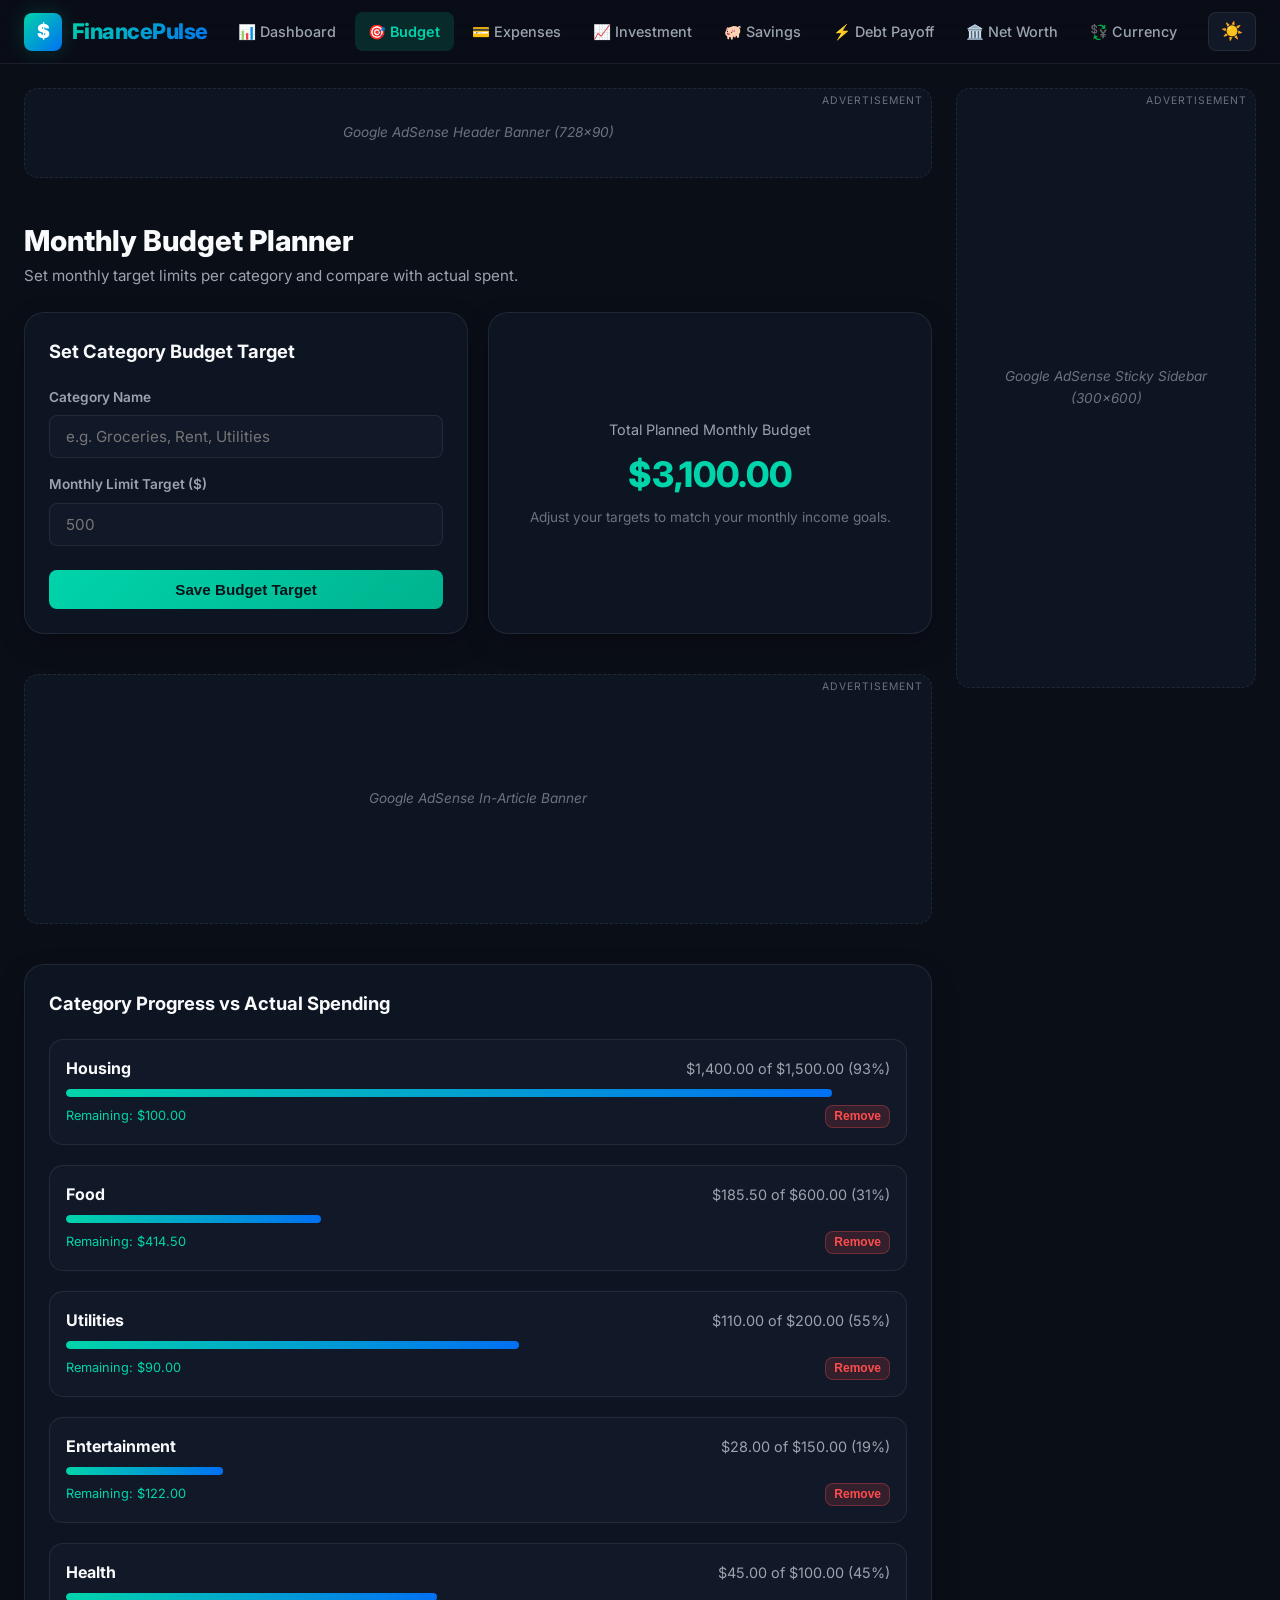
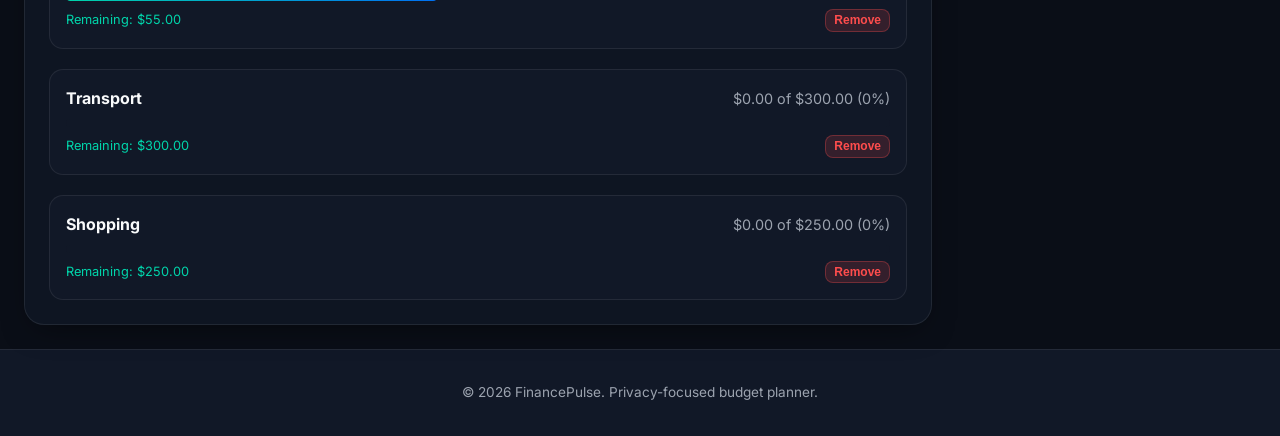
==== budget.html @ c3dd517c "Initial commit: FinancePulse production web app with AdSense integration" ====
<!DOCTYPE html>
<html lang="en" data-theme="dark">
<head>
  <meta charset="UTF-8">
  <meta name="viewport" content="width=device-width, initial-scale=1.0">
  <title>Budget Planner — FinancePulse</title>
  <meta name="description" content="Free monthly budget planner tool. Set spending limits per category, track actual expenses, and stop overspending today.">
  
  <link rel="icon" href="assets/favicon.svg" type="image/svg+xml">
  <link rel="preconnect" href="https://fonts.googleapis.com">
  <link rel="preconnect" href="https://fonts.gstatic.com" crossorigin>
  <link href="https://fonts.googleapis.com/css2?family=Inter:wght@300;400;500;600;700;800&display=swap" rel="stylesheet">
  
  <link rel="stylesheet" href="css/style.css">
</head>
<body>

  <!-- NAVBAR -->
  <nav class="navbar">
    <div class="nav-container">
      <a href="index.html" class="brand">
        <div class="brand-icon">$</div>
        <span>FinancePulse</span>
      </a>
      
      <ul class="nav-links">
        <li><a href="index.html" class="nav-link">📊 Dashboard</a></li>
        <li><a href="budget.html" class="nav-link active">🎯 Budget</a></li>
        <li><a href="expenses.html" class="nav-link">💳 Expenses</a></li>
        <li><a href="investment.html" class="nav-link">📈 Investment</a></li>
        <li><a href="savings.html" class="nav-link">🐖 Savings</a></li>
        <li><a href="debt.html" class="nav-link">⚡ Debt Payoff</a></li>
        <li><a href="networth.html" class="nav-link">🏛️ Net Worth</a></li>
        <li><a href="currency.html" class="nav-link">💱 Currency</a></li>
      </ul>

      <button id="theme-toggle" class="theme-toggle" title="Toggle Light/Dark Theme">☀️</button>
    </div>
  </nav>

  <!-- MAIN WRAPPER -->
  <div class="main-wrapper">
    <main class="content-area">
      
      <div class="ad-slot ad-slot-header">
        <span class="ad-placeholder-text">Google AdSense Header Banner (728x90)</span>
      </div>

      <div>
        <h1 style="font-size: 1.8rem; font-weight: 800;">Monthly Budget Planner</h1>
        <p style="color: var(--text-secondary); font-size: 0.95rem;">Set monthly target limits per category and compare with actual spent.</p>
      </div>

      <div class="grid-2">
        <!-- Add/Edit Category Budget Form -->
        <div class="card">
          <div class="card-header">
            <h2 class="card-title">Set Category Budget Target</h2>
          </div>
          <form id="budget-form">
            <div class="form-group">
              <label class="form-label">Category Name</label>
              <input type="text" id="budget-category" class="form-control" placeholder="e.g. Groceries, Rent, Utilities" required>
            </div>
            <div class="form-group">
              <label class="form-label">Monthly Limit Target ($)</label>
              <input type="number" id="budget-target" class="form-control" placeholder="500" min="1" step="any" required>
            </div>
            <button type="submit" class="btn btn-primary" style="width: 100%; margin-top: 0.5rem;">Save Budget Target</button>
          </form>
        </div>

        <!-- Summary -->
        <div class="card" style="display: flex; flex-direction: column; justify-content: center;">
          <div style="text-align: center;">
            <div style="font-size: 0.9rem; color: var(--text-secondary);">Total Planned Monthly Budget</div>
            <div id="total-planned-budget" style="font-size: 2.2rem; font-weight: 800; color: var(--emerald); margin: 0.3rem 0;">$0.00</div>
            <p style="font-size: 0.85rem; color: var(--text-muted);">Adjust your targets to match your monthly income goals.</p>
          </div>
        </div>
      </div>

      <div class="ad-slot ad-slot-incontent">
        <span class="ad-placeholder-text">Google AdSense In-Article Banner</span>
      </div>

      <!-- BUDGET CATEGORY PROGRESS LIST -->
      <div class="card">
        <div class="card-header">
          <h2 class="card-title">Category Progress vs Actual Spending</h2>
        </div>
        <div id="budget-progress-container" style="display: flex; flex-direction: column; gap: 1.25rem;">
          <!-- Dynamically populated -->
        </div>
      </div>

    </main>

    <aside class="sidebar-area">
      <div class="ad-slot ad-slot-sidebar">
        <span class="ad-placeholder-text">Google AdSense Sticky Sidebar (300x600)</span>
      </div>
    </aside>
  </div>

  <footer class="footer">
    <div class="footer-container">
      <p>© 2026 FinancePulse. Privacy-focused budget planner.</p>
    </div>
  </footer>

  <script src="js/app.js"></script>
  <script>
    document.addEventListener('DOMContentLoaded', () => {
      const form = document.getElementById('budget-form');
      
      function renderBudgets() {
        const budgets = DataManager.get(STORAGE_KEYS.BUDGETS) || {};
        const transactions = DataManager.get(STORAGE_KEYS.TRANSACTIONS) || [];

        // Calculate spending per category
        const spentMap = {};
        transactions.forEach(t => {
          if (t.type === 'expense') {
            spentMap[t.category] = (spentMap[t.category] || 0) + Number(t.amount);
          }
        });

        let totalPlanned = 0;
        const container = document.getElementById('budget-progress-container');
        const entries = Object.entries(budgets);

        if (entries.length === 0) {
          container.innerHTML = '<p style="color: var(--text-muted);">No budget targets set yet.</p>';
          document.getElementById('total-planned-budget').innerText = '$0.00';
          return;
        }

        container.innerHTML = entries.map(([category, target]) => {
          totalPlanned += Number(target);
          const spent = spentMap[category] || 0;
          const pct = Math.min(100, Math.round((spent / target) * 100));
          const isOver = spent > target;

          return `
            <div style="background: var(--bg-secondary); padding: 1rem; border-radius: var(--radius-md); border: 1px solid var(--border-color);">
              <div style="display: flex; justify-content: space-between; align-items: center; margin-bottom: 0.4rem;">
                <span style="font-weight: 700; font-size: 1rem;">${category}</span>
                <span style="font-size: 0.9rem; color: ${isOver ? 'var(--rose)' : 'var(--text-secondary)'};">
                  ${DataManager.formatCurrency(spent)} of ${DataManager.formatCurrency(target)} (${pct}%)
                </span>
              </div>
              <div class="progress-bar">
                <div class="progress-fill" style="width: ${pct}%; background: ${isOver ? 'var(--rose)' : 'linear-gradient(90deg, var(--emerald), var(--blue))'};"></div>
              </div>
              <div style="display: flex; justify-content: space-between; align-items: center; margin-top: 0.4rem; font-size: 0.8rem;">
                <span style="color: ${isOver ? 'var(--rose)' : 'var(--emerald)'};">
                  ${isOver ? 'Over by ' + DataManager.formatCurrency(spent - target) : 'Remaining: ' + DataManager.formatCurrency(target - spent)}
                </span>
                <button onclick="deleteBudget('${category}')" class="btn btn-danger" style="padding: 0.2rem 0.5rem; font-size: 0.75rem;">Remove</button>
              </div>
            </div>
          `;
        }).join('');

        document.getElementById('total-planned-budget').innerText = DataManager.formatCurrency(totalPlanned);
      }

      window.deleteBudget = function(cat) {
        const budgets = DataManager.get(STORAGE_KEYS.BUDGETS) || {};
        delete budgets[cat];
        DataManager.set(STORAGE_KEYS.BUDGETS, budgets);
        renderBudgets();
      };

      form.addEventListener('submit', (e) => {
        e.preventDefault();
        const cat = document.getElementById('budget-category').value.trim();
        const target = parseFloat(document.getElementById('budget-target').value);

        if (cat && target > 0) {
          const budgets = DataManager.get(STORAGE_KEYS.BUDGETS) || {};
          budgets[cat] = target;
          DataManager.set(STORAGE_KEYS.BUDGETS, budgets);
          form.reset();
          renderBudgets();
        }
      });

      renderBudgets();
    });
  </script>
</body>
</html>
---- css/style.css ----
/* ==========================================================================
   FINANCE PULSE — DESIGN SYSTEM & STYLESHEET
   ========================================================================== */

:root {
  --font-family: 'Inter', -apple-system, BlinkMacSystemFont, 'Segoe UI', Roboto, sans-serif;
  
  /* Color Palette - Dark Theme Defaults */
  --bg-primary: #0a0e17;
  --bg-secondary: #111827;
  --bg-card: rgba(17, 24, 39, 0.75);
  --bg-card-hover: rgba(31, 41, 55, 0.85);
  --border-color: rgba(255, 255, 255, 0.08);
  --border-glow: rgba(0, 212, 170, 0.25);
  
  /* Accent Colors */
  --emerald: #00d4aa;
  --emerald-glow: rgba(0, 212, 170, 0.15);
  --blue: #0070f3;
  --purple: #7928ca;
  --gold: #f5a623;
  --rose: #ff4d4d;
  
  /* Text Colors */
  --text-primary: #f9fafb;
  --text-secondary: #9ca3af;
  --text-muted: #6b7280;
  
  /* Spacing */
  --radius-sm: 8px;
  --radius-md: 14px;
  --radius-lg: 20px;
  --shadow-main: 0 10px 30px -10px rgba(0, 0, 0, 0.5);
  --shadow-glow: 0 0 20px rgba(0, 212, 170, 0.2);
  
  /* Transition */
  --transition: all 0.25s cubic-bezier(0.4, 0, 0.2, 1);
}

[data-theme="light"] {
  --bg-primary: #f3f4f6;
  --bg-secondary: #ffffff;
  --bg-card: rgba(255, 255, 255, 0.85);
  --bg-card-hover: #ffffff;
  --border-color: rgba(0, 0, 0, 0.08);
  --border-glow: rgba(0, 112, 243, 0.25);
  --text-primary: #111827;
  --text-secondary: #4b5563;
  --text-muted: #9ca3af;
  --shadow-main: 0 10px 30px -10px rgba(0, 0, 0, 0.08);
}

* {
  box-sizing: border-box;
  margin: 0;
  padding: 0;
}

body {
  font-family: var(--font-family);
  background-color: var(--bg-primary);
  color: var(--text-primary);
  line-height: 1.6;
  min-height: 100vh;
  display: flex;
  flex-direction: column;
  overflow-x: hidden;
}

/* ==========================================================================
   NAVIGATION BAR
   ========================================================================== */
.navbar {
  position: sticky;
  top: 0;
  z-index: 1000;
  background: rgba(10, 14, 23, 0.85);
  backdrop-filter: blur(16px);
  -webkit-backdrop-filter: blur(16px);
  border-bottom: 1px solid var(--border-color);
  padding: 0.75rem 1.5rem;
}

[data-theme="light"] .navbar {
  background: rgba(255, 255, 255, 0.85);
}

.nav-container {
  max-width: 1400px;
  margin: 0 auto;
  display: flex;
  align-items: center;
  justify-content: space-between;
  gap: 1rem;
}

.brand {
  display: flex;
  align-items: center;
  gap: 0.6rem;
  font-size: 1.35rem;
  font-weight: 800;
  color: var(--text-primary);
  text-decoration: none;
  letter-spacing: -0.5px;
}

.brand-icon {
  width: 38px;
  height: 38px;
  border-radius: var(--radius-sm);
  background: linear-gradient(135deg, var(--emerald), var(--blue));
  display: flex;
  align-items: center;
  justify-content: center;
  color: white;
  font-weight: 900;
  font-size: 1.2rem;
  box-shadow: var(--shadow-glow);
}

.brand span {
  background: linear-gradient(135deg, var(--emerald), var(--blue));
  -webkit-background-clip: text;
  -webkit-text-fill-color: transparent;
}

.nav-links {
  display: flex;
  align-items: center;
  gap: 0.3rem;
  list-style: none;
  overflow-x: auto;
  scrollbar-width: none;
}

.nav-links::-webkit-scrollbar {
  display: none;
}

.nav-link {
  display: flex;
  align-items: center;
  gap: 0.4rem;
  padding: 0.5rem 0.85rem;
  color: var(--text-secondary);
  text-decoration: none;
  font-weight: 500;
  font-size: 0.9rem;
  border-radius: var(--radius-sm);
  transition: var(--transition);
  white-space: nowrap;
}

.nav-link:hover, .nav-link.active {
  color: var(--text-primary);
  background: var(--emerald-glow);
}

.nav-link.active {
  color: var(--emerald);
  font-weight: 600;
}

.theme-toggle {
  background: var(--bg-secondary);
  border: 1px solid var(--border-color);
  color: var(--text-primary);
  padding: 0.5rem 0.75rem;
  border-radius: var(--radius-sm);
  cursor: pointer;
  font-size: 1.1rem;
  transition: var(--transition);
  display: flex;
  align-items: center;
}

.theme-toggle:hover {
  border-color: var(--emerald);
  transform: scale(1.05);
}

/* ==========================================================================
   LAYOUT STRUCTURE
   ========================================================================== */
.main-wrapper {
  max-width: 1400px;
  margin: 0 auto;
  width: 100%;
  padding: 1.5rem;
  display: grid;
  grid-template-columns: 1fr 300px;
  gap: 1.5rem;
  flex: 1;
}

@media (max-width: 1024px) {
  .main-wrapper {
    grid-template-columns: 1fr;
  }
}

.content-area {
  display: flex;
  flex-direction: column;
  gap: 1.5rem;
}

/* ==========================================================================
   ADSENSE STYLED SLOTS
   ========================================================================== */
.ad-slot {
  background: var(--bg-card);
  border: 1px dashed var(--border-color);
  border-radius: var(--radius-md);
  padding: 1rem;
  text-align: center;
  position: relative;
  overflow: hidden;
  display: flex;
  flex-direction: column;
  align-items: center;
  justify-content: center;
  min-height: 100px;
}

.ad-slot::before {
  content: 'ADVERTISEMENT';
  position: absolute;
  top: 4px;
  right: 8px;
  font-size: 0.65rem;
  color: var(--text-muted);
  letter-spacing: 1px;
}

.ad-placeholder-text {
  font-size: 0.85rem;
  color: var(--text-muted);
  font-style: italic;
}

.ad-slot-header {
  min-height: 90px;
  margin-bottom: 1rem;
}

.ad-slot-sidebar {
  min-height: 600px;
  position: sticky;
  top: 80px;
}

.ad-slot-incontent {
  min-height: 250px;
  margin: 1rem 0;
}

/* ==========================================================================
   CARDS & DASHBOARD WIDGETS
   ========================================================================== */
.card {
  background: var(--bg-card);
  backdrop-filter: blur(12px);
  -webkit-backdrop-filter: blur(12px);
  border: 1px solid var(--border-color);
  border-radius: var(--radius-lg);
  padding: 1.5rem;
  box-shadow: var(--shadow-main);
  transition: var(--transition);
}

.card:hover {
  border-color: var(--border-glow);
}

.card-header {
  display: flex;
  align-items: center;
  justify-content: space-between;
  margin-bottom: 1.25rem;
}

.card-title {
  font-size: 1.15rem;
  font-weight: 700;
  display: flex;
  align-items: center;
  gap: 0.5rem;
}

.grid-3 {
  display: grid;
  grid-template-columns: repeat(auto-fit, minmax(240px, 1fr));
  gap: 1.25rem;
}

.grid-2 {
  display: grid;
  grid-template-columns: repeat(auto-fit, minmax(360px, 1fr));
  gap: 1.25rem;
}

@media (max-width: 640px) {
  .grid-2, .grid-3 {
    grid-template-columns: 1fr;
  }
}

/* Stat Cards */
.stat-card {
  display: flex;
  align-items: center;
  gap: 1rem;
}

.stat-icon {
  width: 50px;
  height: 50px;
  border-radius: var(--radius-md);
  display: flex;
  align-items: center;
  justify-content: center;
  font-size: 1.5rem;
  flex-shrink: 0;
}

.stat-icon.emerald { background: rgba(0, 212, 170, 0.15); color: var(--emerald); }
.stat-icon.blue { background: rgba(0, 112, 243, 0.15); color: var(--blue); }
.stat-icon.rose { background: rgba(255, 77, 77, 0.15); color: var(--rose); }
.stat-icon.gold { background: rgba(245, 166, 35, 0.15); color: var(--gold); }
.stat-icon.purple { background: rgba(121, 40, 202, 0.15); color: var(--purple); }

.stat-val {
  font-size: 1.6rem;
  font-weight: 800;
  line-height: 1.2;
  color: var(--text-primary);
}

.stat-label {
  font-size: 0.85rem;
  color: var(--text-secondary);
}

/* ==========================================================================
   FORMS & INPUTS
   ========================================================================== */
.form-group {
  margin-bottom: 1rem;
  display: flex;
  flex-direction: column;
  gap: 0.4rem;
}

.form-label {
  font-size: 0.85rem;
  font-weight: 600;
  color: var(--text-secondary);
}

.form-control {
  background: var(--bg-secondary);
  border: 1px solid var(--border-color);
  color: var(--text-primary);
  padding: 0.7rem 1rem;
  border-radius: var(--radius-sm);
  font-size: 0.95rem;
  font-family: inherit;
  transition: var(--transition);
  width: 100%;
}

.form-control:focus {
  outline: none;
  border-color: var(--emerald);
  box-shadow: 0 0 0 3px var(--emerald-glow);
}

.btn {
  display: inline-flex;
  align-items: center;
  justify-content: center;
  gap: 0.5rem;
  padding: 0.7rem 1.4rem;
  border-radius: var(--radius-sm);
  font-weight: 600;
  font-size: 0.95rem;
  cursor: pointer;
  border: none;
  transition: var(--transition);
  text-decoration: none;
}

.btn-primary {
  background: linear-gradient(135deg, var(--emerald), #00b38f);
  color: #04121a;
}

.btn-primary:hover {
  transform: translateY(-2px);
  box-shadow: 0 6px 20px rgba(0, 212, 170, 0.4);
}

.btn-secondary {
  background: var(--bg-secondary);
  color: var(--text-primary);
  border: 1px solid var(--border-color);
}

.btn-secondary:hover {
  border-color: var(--text-secondary);
}

.btn-danger {
  background: rgba(255, 77, 77, 0.15);
  color: var(--rose);
  border: 1px solid rgba(255, 77, 77, 0.3);
}

.btn-danger:hover {
  background: var(--rose);
  color: white;
}

/* ==========================================================================
   TABLES
   ========================================================================== */
.table-responsive {
  overflow-x: auto;
}

.table {
  width: 100%;
  border-collapse: collapse;
  text-align: left;
  font-size: 0.9rem;
}

.table th {
  background: rgba(255, 255, 255, 0.03);
  padding: 0.8rem 1rem;
  color: var(--text-secondary);
  font-weight: 600;
  border-bottom: 1px solid var(--border-color);
}

.table td {
  padding: 0.85rem 1rem;
  border-bottom: 1px solid var(--border-color);
  color: var(--text-primary);
}

.table tr:last-child td {
  border-bottom: none;
}

.badge {
  padding: 0.25rem 0.6rem;
  border-radius: 50px;
  font-size: 0.75rem;
  font-weight: 600;
}

.badge-success { background: rgba(0, 212, 170, 0.15); color: var(--emerald); }
.badge-danger { background: rgba(255, 77, 77, 0.15); color: var(--rose); }
.badge-info { background: rgba(0, 112, 243, 0.15); color: var(--blue); }

/* ==========================================================================
   FOOTER
   ========================================================================== */
.footer {
  background: var(--bg-secondary);
  border-top: 1px solid var(--border-color);
  padding: 2rem 1.5rem;
  margin-top: auto;
}

.footer-container {
  max-width: 1400px;
  margin: 0 auto;
  display: flex;
  flex-direction: column;
  gap: 1rem;
  align-items: center;
  text-align: center;
  color: var(--text-secondary);
  font-size: 0.85rem;
}

.footer-links {
  display: flex;
  gap: 1.5rem;
}

.footer-links a {
  color: var(--text-secondary);
  text-decoration: none;
}

.footer-links a:hover {
  color: var(--emerald);
}

/* ==========================================================================
   PROGRESS BARS
   ========================================================================== */
.progress-bar {
  width: 100%;
  height: 8px;
  background: var(--bg-secondary);
  border-radius: 10px;
  overflow: hidden;
  margin: 0.5rem 0;
}

.progress-fill {
  height: 100%;
  background: linear-gradient(90deg, var(--emerald), var(--blue));
  border-radius: 10px;
  transition: width 0.5s ease;
}
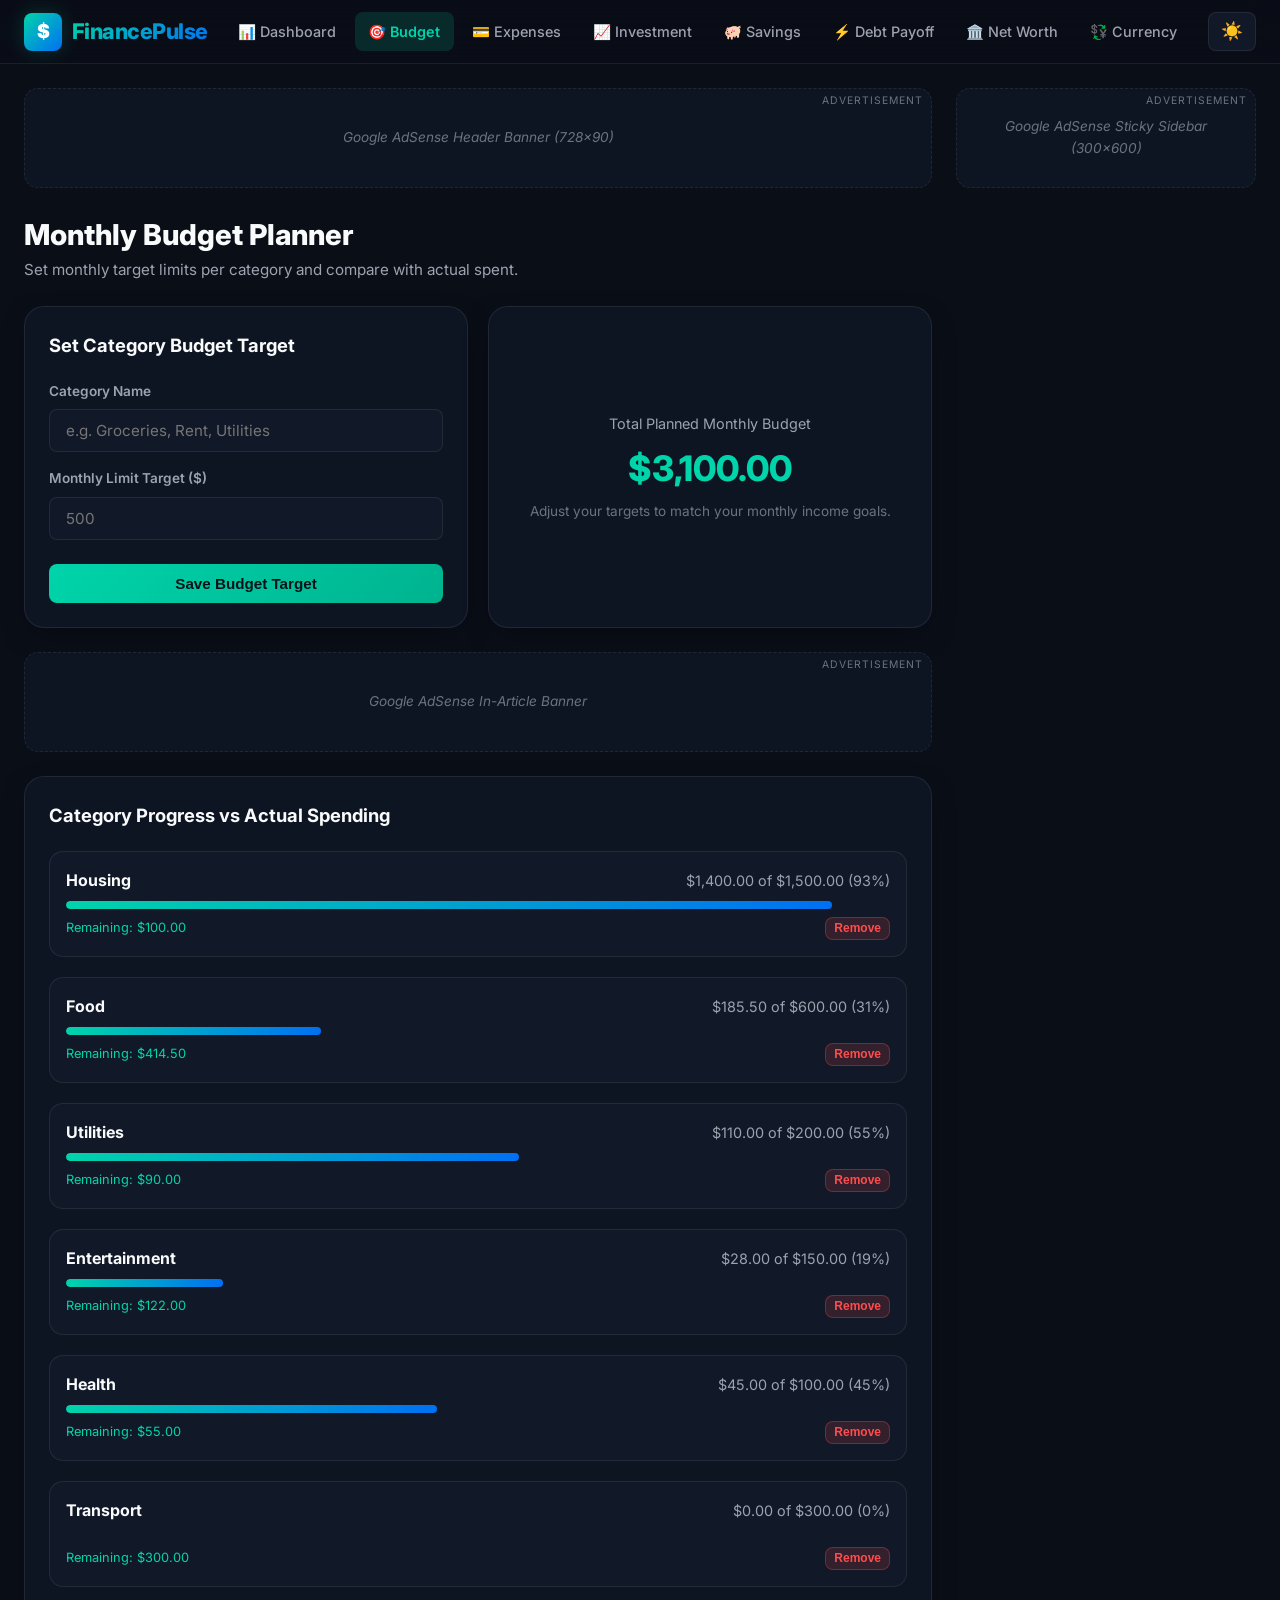
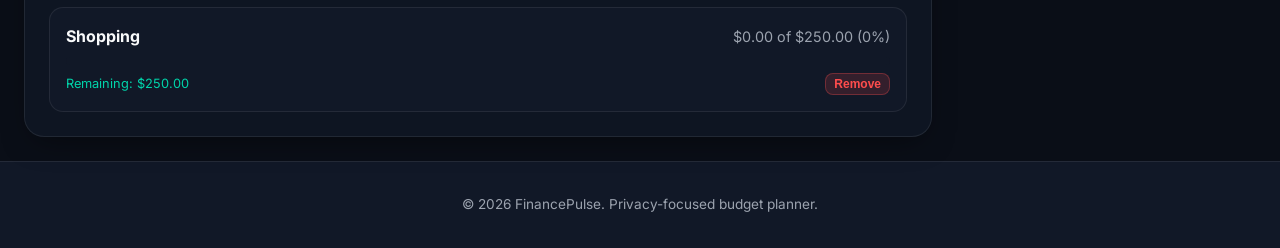
==== commit 7996f55a: "Add google-adsense-account verification meta tag across HTML pages" ====
--- a/budget.html
+++ b/budget.html
@@ -2,6 +2,8 @@
 <html lang="en" data-theme="dark">
 <head>
   <meta charset="UTF-8">
+  <meta name="google-adsense-account" content="ca-pub-3658285354001217">
+  <script async src="https://pagead2.googlesyndication.com/pagead/js/adsbygoogle.js?client=ca-pub-3658285354001217" crossorigin="anonymous"></script>
   <meta name="viewport" content="width=device-width, initial-scale=1.0">
   <title>Budget Planner — FinancePulse</title>
   <meta name="description" content="Free monthly budget planner tool. Set spending limits per category, track actual expenses, and stop overspending today.">
--- a/css/style.css
+++ b/css/style.css
@@ -240,20 +240,16 @@
   font-style: italic;
 }
 
-.ad-slot-header {
-  min-height: 90px;
-  margin-bottom: 1rem;
-}
-
-.ad-slot-sidebar {
-  min-height: 600px;
-  position: sticky;
-  top: 80px;
-}
-
-.ad-slot-incontent {
-  min-height: 250px;
+.ad-grid-4 {
+  display: grid;
+  grid-template-columns: repeat(auto-fit, minmax(220px, 1fr));
+  gap: 0.75rem;
   margin: 1rem 0;
+}
+
+.ad-slot-compact {
+  min-height: 120px;
+  padding: 0.75rem;
 }
 
 /* ==========================================================================
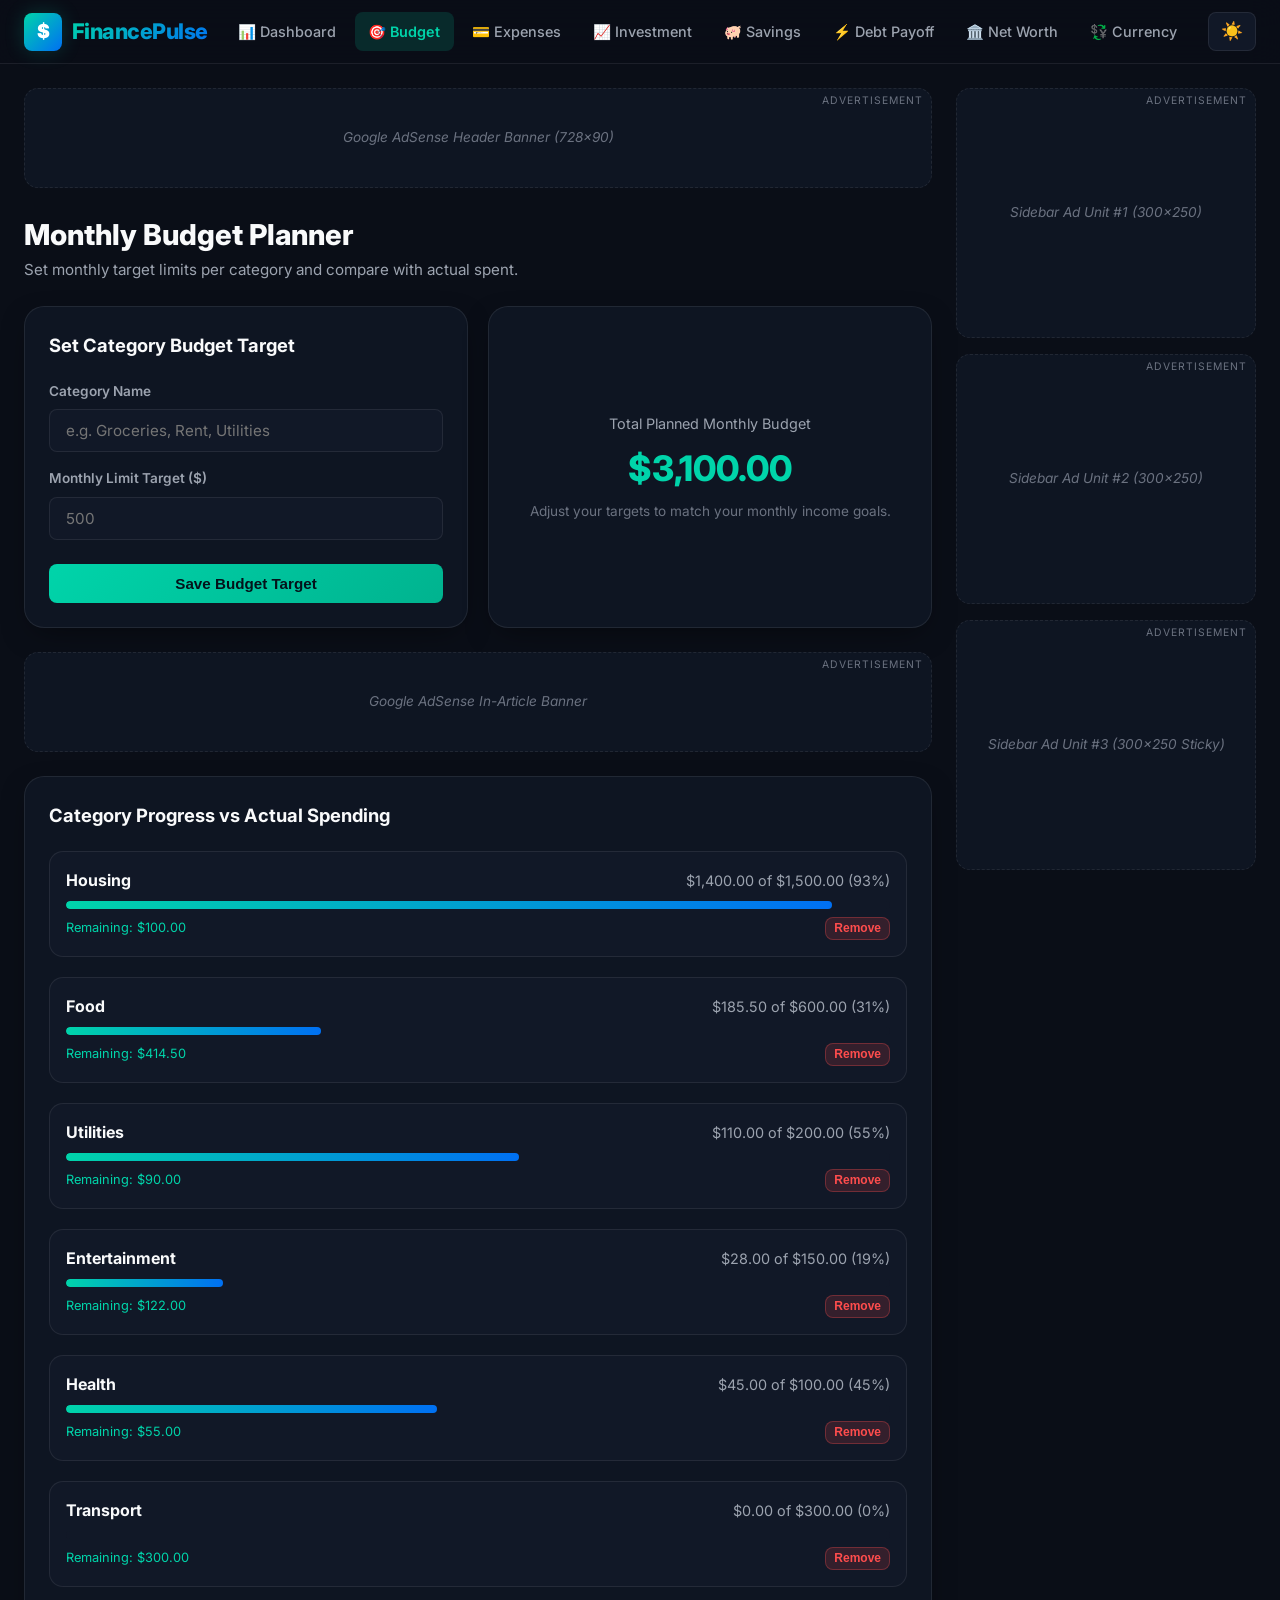
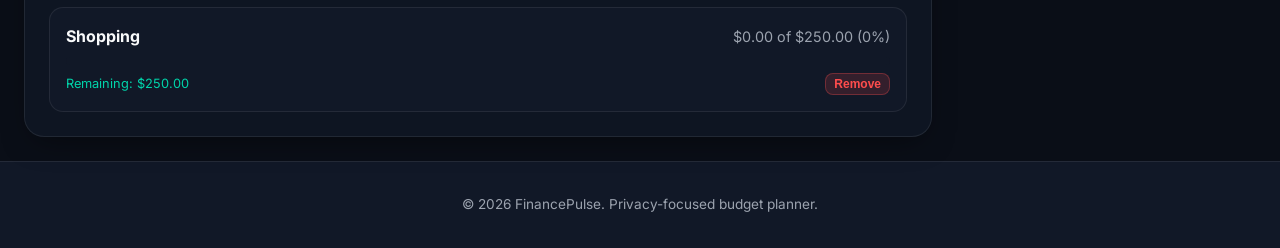
==== commit 77762e3b: "Convert right sidebar into vertical stacked multi-ad units across all pages" ====
--- a/budget.html
+++ b/budget.html
@@ -99,8 +99,16 @@
     </main>
 
     <aside class="sidebar-area">
-      <div class="ad-slot ad-slot-sidebar">
-        <span class="ad-placeholder-text">Google AdSense Sticky Sidebar (300x600)</span>
+      <div class="sidebar-ad-stack">
+        <div class="ad-slot sidebar-ad-unit">
+          <span class="ad-placeholder-text">Sidebar Ad Unit #1 (300x250)</span>
+        </div>
+        <div class="ad-slot sidebar-ad-unit">
+          <span class="ad-placeholder-text">Sidebar Ad Unit #2 (300x250)</span>
+        </div>
+        <div class="ad-slot sidebar-ad-unit">
+          <span class="ad-placeholder-text">Sidebar Ad Unit #3 (300x250 Sticky)</span>
+        </div>
       </div>
     </aside>
   </div>
--- a/css/style.css
+++ b/css/style.css
@@ -252,6 +252,18 @@
   padding: 0.75rem;
 }
 
+.sidebar-ad-stack {
+  position: sticky;
+  top: 80px;
+  display: flex;
+  flex-direction: column;
+  gap: 1rem;
+}
+
+.sidebar-ad-unit {
+  min-height: 250px;
+}
+
 /* ==========================================================================
    CARDS & DASHBOARD WIDGETS
    ========================================================================== */
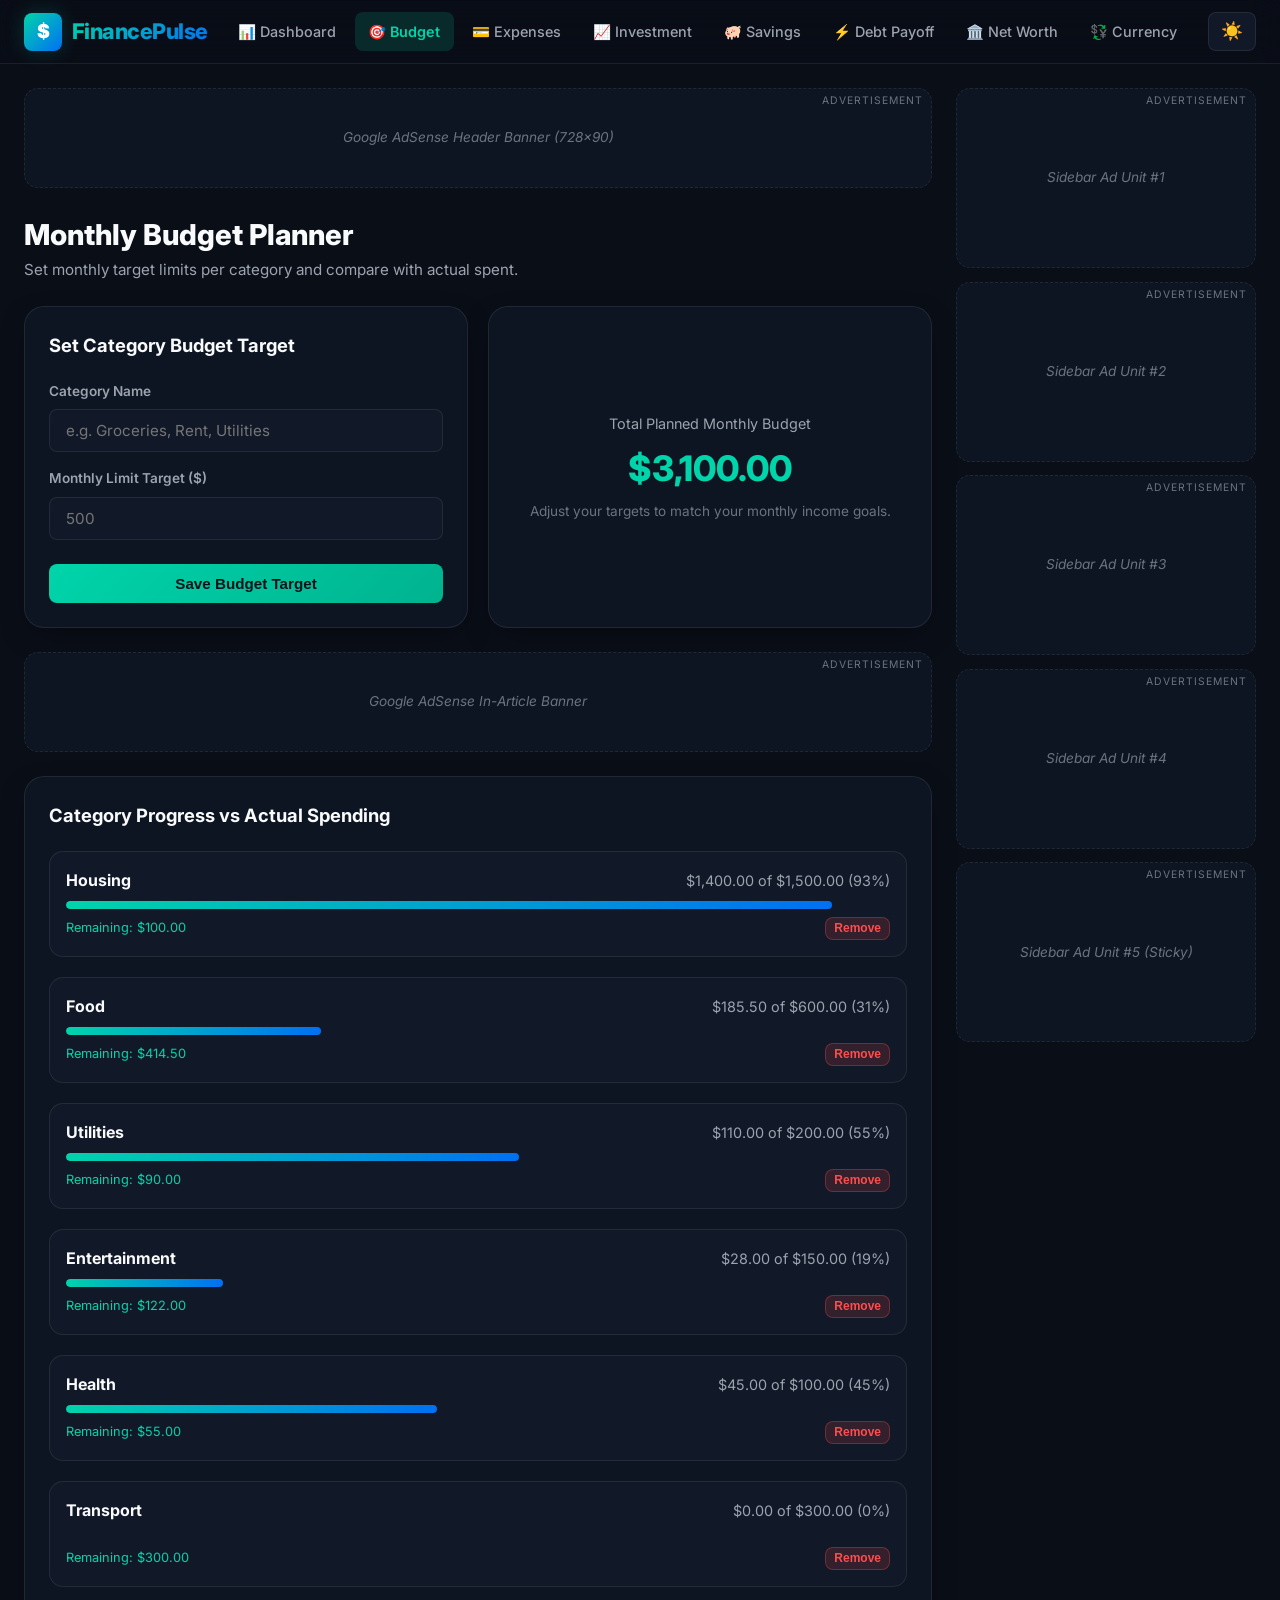
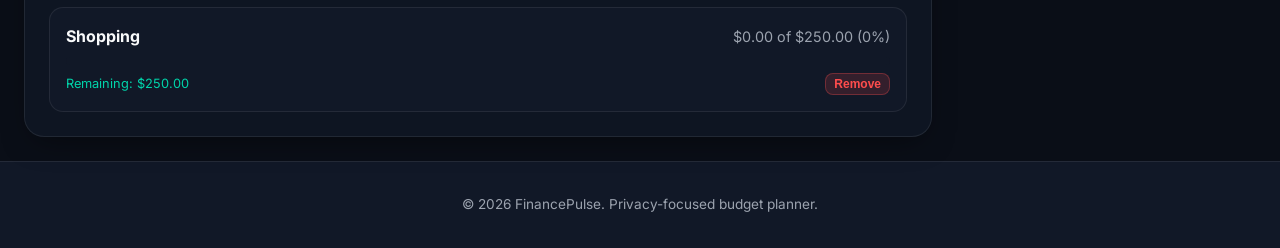
==== commit 7e445a16: "Expand sidebar ad stack to 5 compact ad units across all pages" ====
--- a/budget.html
+++ b/budget.html
@@ -101,13 +101,19 @@
     <aside class="sidebar-area">
       <div class="sidebar-ad-stack">
         <div class="ad-slot sidebar-ad-unit">
-          <span class="ad-placeholder-text">Sidebar Ad Unit #1 (300x250)</span>
-        </div>
-        <div class="ad-slot sidebar-ad-unit">
-          <span class="ad-placeholder-text">Sidebar Ad Unit #2 (300x250)</span>
-        </div>
-        <div class="ad-slot sidebar-ad-unit">
-          <span class="ad-placeholder-text">Sidebar Ad Unit #3 (300x250 Sticky)</span>
+          <span class="ad-placeholder-text">Sidebar Ad Unit #1</span>
+        </div>
+        <div class="ad-slot sidebar-ad-unit">
+          <span class="ad-placeholder-text">Sidebar Ad Unit #2</span>
+        </div>
+        <div class="ad-slot sidebar-ad-unit">
+          <span class="ad-placeholder-text">Sidebar Ad Unit #3</span>
+        </div>
+        <div class="ad-slot sidebar-ad-unit">
+          <span class="ad-placeholder-text">Sidebar Ad Unit #4</span>
+        </div>
+        <div class="ad-slot sidebar-ad-unit">
+          <span class="ad-placeholder-text">Sidebar Ad Unit #5 (Sticky)</span>
         </div>
       </div>
     </aside>
--- a/css/style.css
+++ b/css/style.css
@@ -257,11 +257,11 @@
   top: 80px;
   display: flex;
   flex-direction: column;
-  gap: 1rem;
+  gap: 0.85rem;
 }
 
 .sidebar-ad-unit {
-  min-height: 250px;
+  min-height: 180px;
 }
 
 /* ==========================================================================
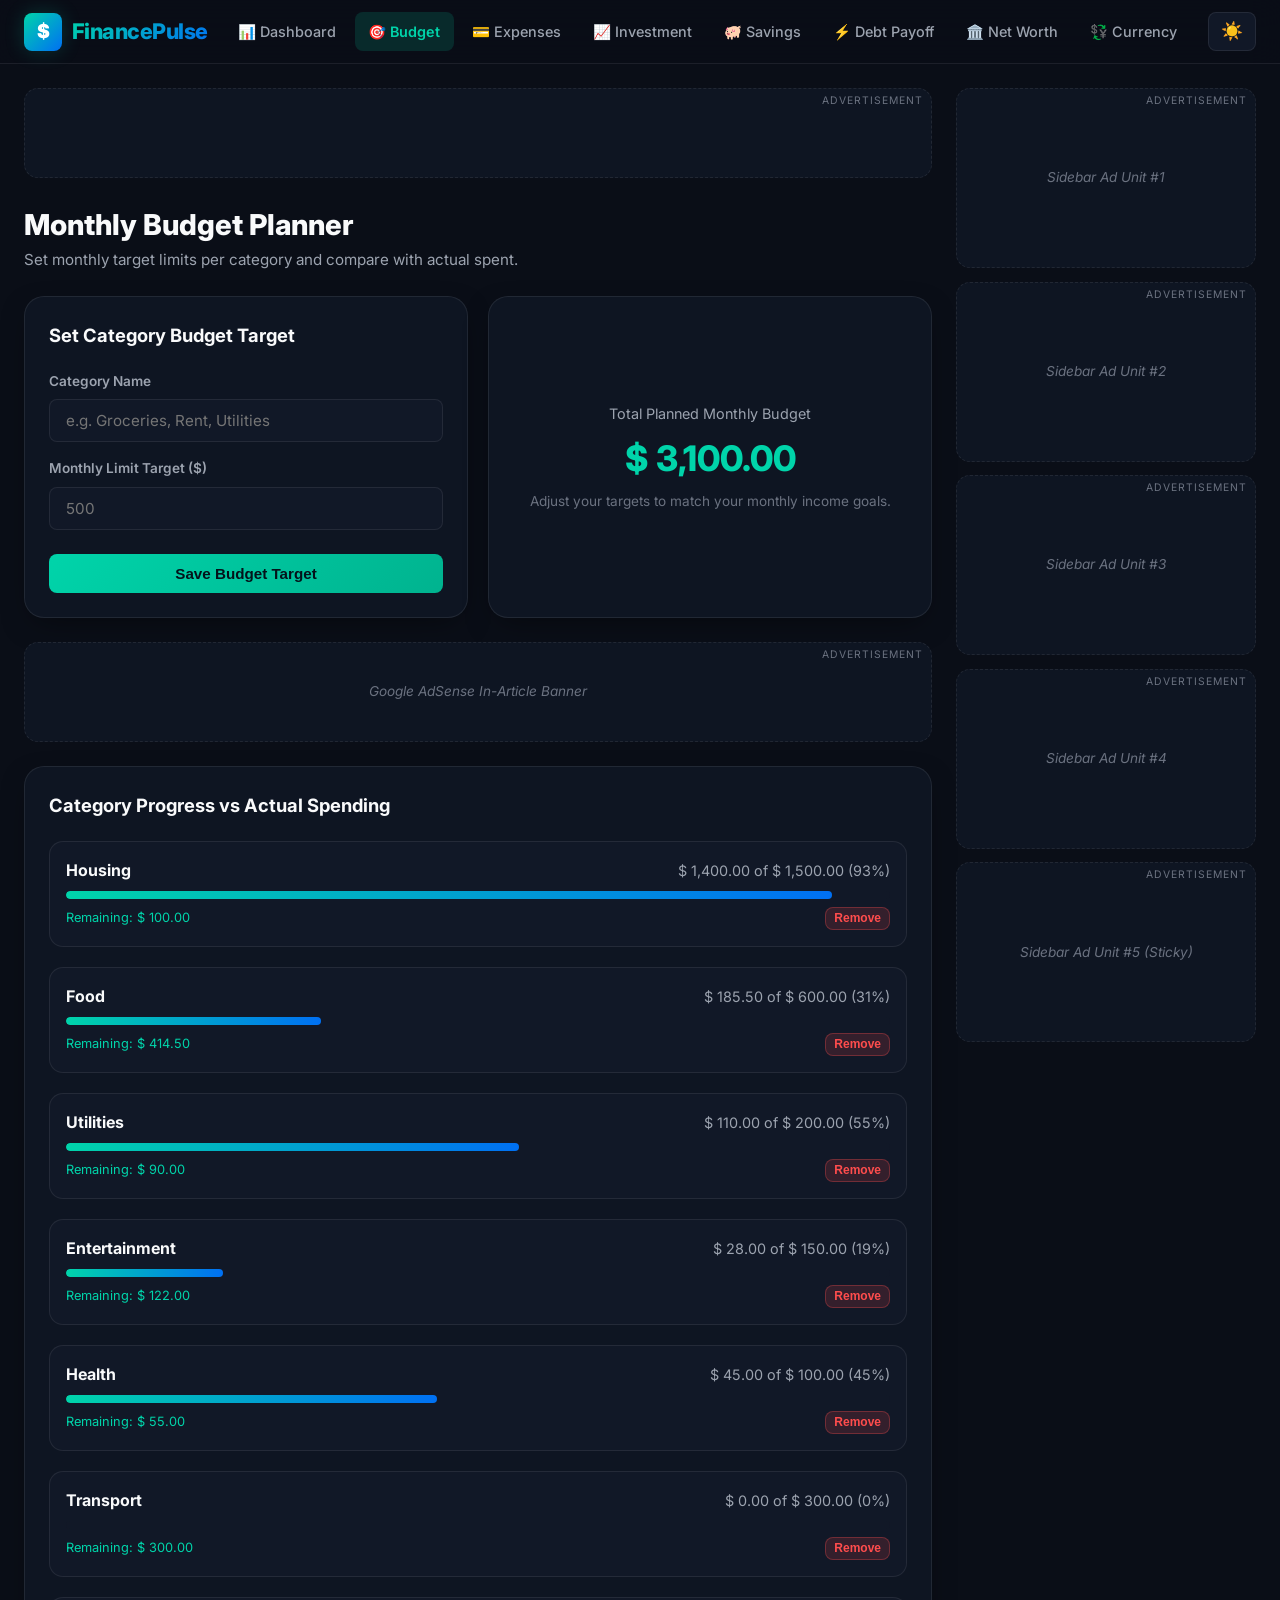
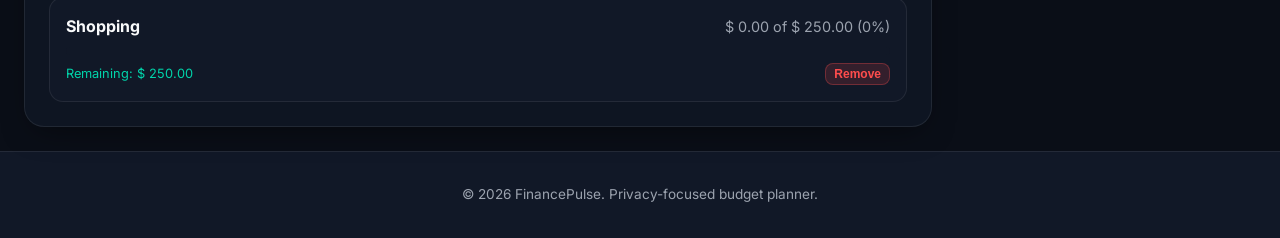
==== commit d0c0a738: "Replace all top header ad placeholders with real AdSense display unit (3446849978)" ====
--- a/budget.html
+++ b/budget.html
@@ -44,8 +44,16 @@
   <div class="main-wrapper">
     <main class="content-area">
       
-      <div class="ad-slot ad-slot-header">
-        <span class="ad-placeholder-text">Google AdSense Header Banner (728x90)</span>
+      <div class="ad-slot" style="padding: 0; min-height: 90px;">
+        <ins class="adsbygoogle"
+             style="display:block"
+             data-ad-client="ca-pub-3658285354001217"
+             data-ad-slot="3446849978"
+             data-ad-format="auto"
+             data-full-width-responsive="true"></ins>
+        <script>
+             (adsbygoogle = window.adsbygoogle || []).push({});
+        </script>
       </div>
 
       <div>
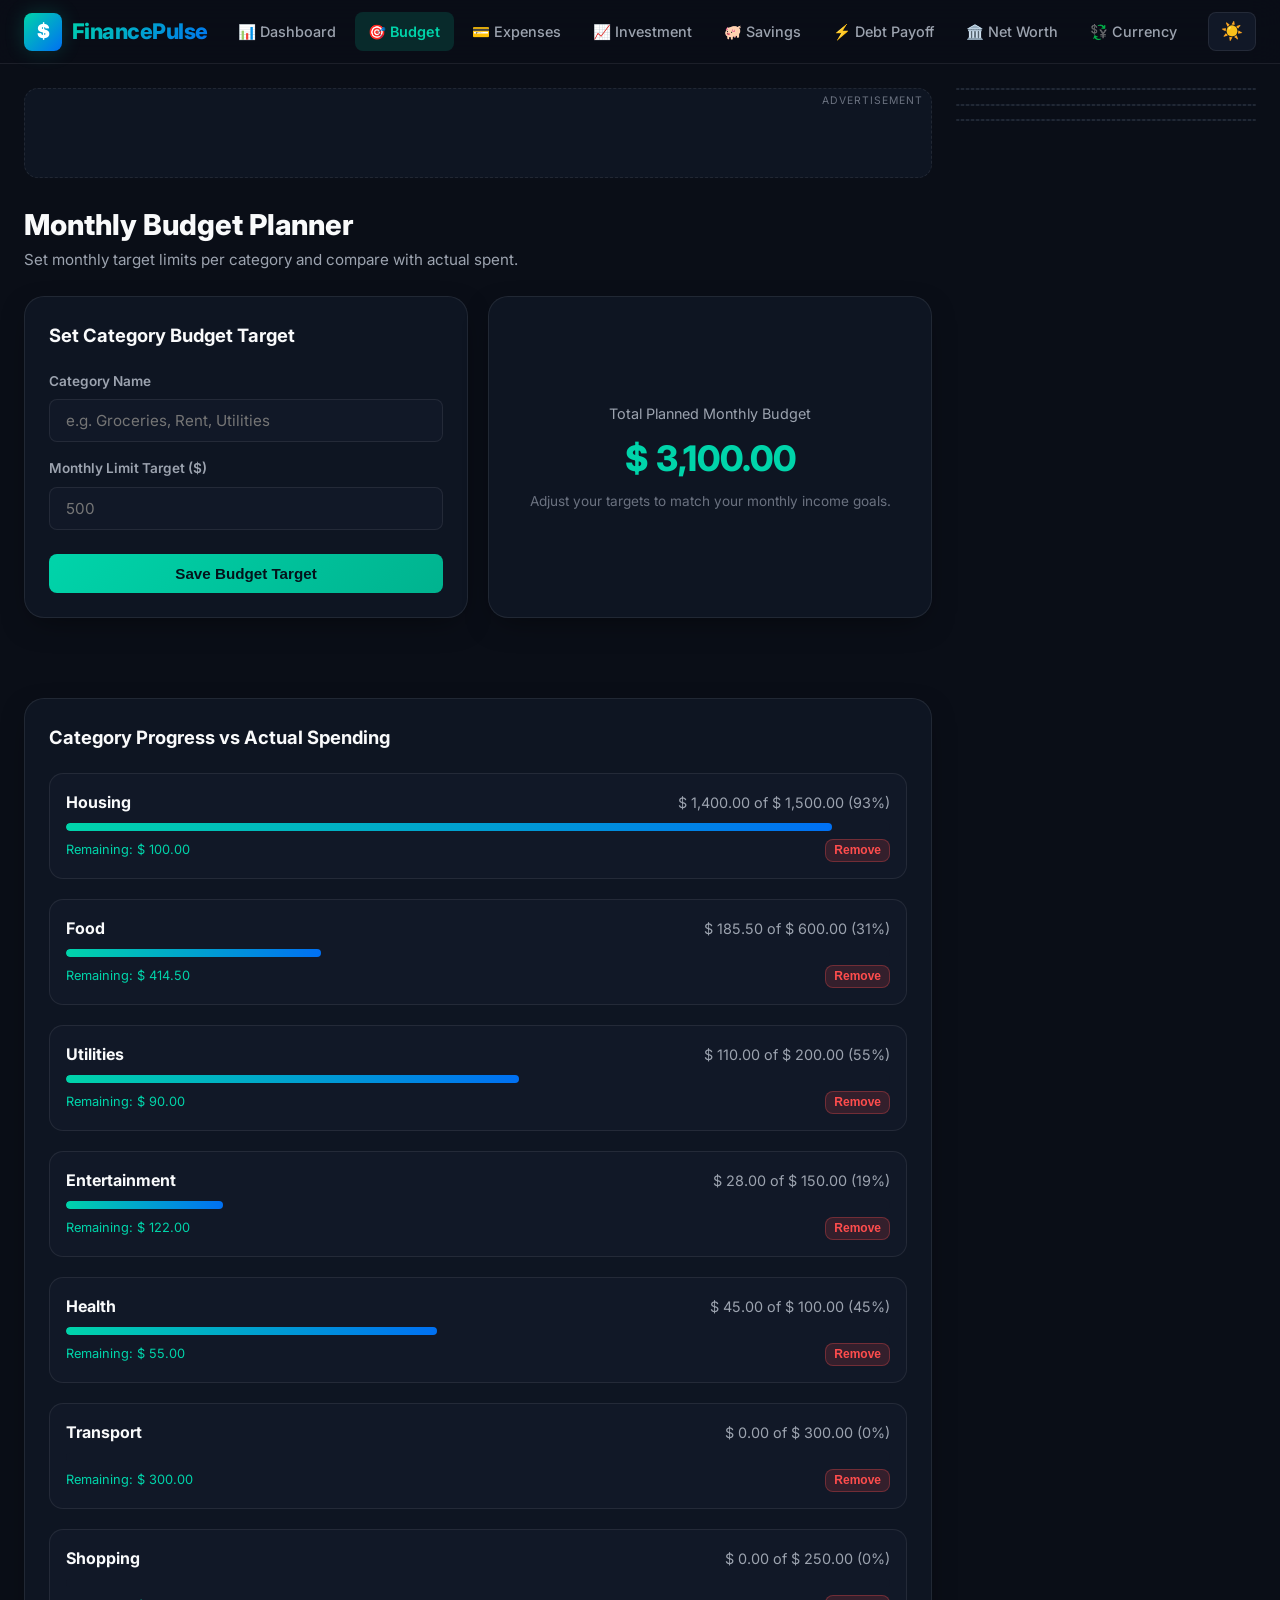
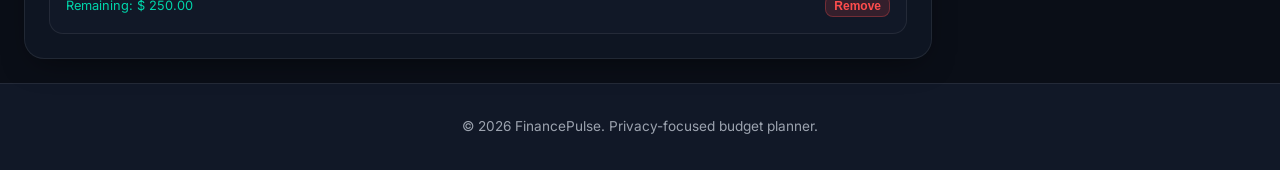
==== commit 673ee868: "Replace all placeholder ad containers across all HTML pages with real AdSense unit codes" ====
--- a/budget.html
+++ b/budget.html
@@ -90,8 +90,16 @@
         </div>
       </div>
 
-      <div class="ad-slot ad-slot-incontent">
-        <span class="ad-placeholder-text">Google AdSense In-Article Banner</span>
+      <!-- MULTIPLEX AD UNIT -->
+      <div style="margin: 1rem 0;">
+        <ins class="adsbygoogle"
+             style="display:block"
+             data-ad-format="autorelaxed"
+             data-ad-client="ca-pub-3658285354001217"
+             data-ad-slot="4600501192"></ins>
+        <script>
+             (adsbygoogle = window.adsbygoogle || []).push({});
+        </script>
       </div>
 
       <!-- BUDGET CATEGORY PROGRESS LIST -->
@@ -108,20 +116,38 @@
 
     <aside class="sidebar-area">
       <div class="sidebar-ad-stack">
-        <div class="ad-slot sidebar-ad-unit">
-          <span class="ad-placeholder-text">Sidebar Ad Unit #1</span>
-        </div>
-        <div class="ad-slot sidebar-ad-unit">
-          <span class="ad-placeholder-text">Sidebar Ad Unit #2</span>
-        </div>
-        <div class="ad-slot sidebar-ad-unit">
-          <span class="ad-placeholder-text">Sidebar Ad Unit #3</span>
-        </div>
-        <div class="ad-slot sidebar-ad-unit">
-          <span class="ad-placeholder-text">Sidebar Ad Unit #4</span>
-        </div>
-        <div class="ad-slot sidebar-ad-unit">
-          <span class="ad-placeholder-text">Sidebar Ad Unit #5 (Sticky)</span>
+        <div class="ad-slot sidebar-ad-unit" style="padding: 0; min-height: auto;">
+          <ins class="adsbygoogle"
+               style="display:block"
+               data-ad-client="ca-pub-3658285354001217"
+               data-ad-slot="3446849978"
+               data-ad-format="auto"
+               data-full-width-responsive="true"></ins>
+          <script>
+               (adsbygoogle = window.adsbygoogle || []).push({});
+          </script>
+        </div>
+        <div class="ad-slot sidebar-ad-unit" style="padding: 0; min-height: auto;">
+          <ins class="adsbygoogle"
+               style="display:block"
+               data-ad-client="ca-pub-3658285354001217"
+               data-ad-slot="3446849978"
+               data-ad-format="auto"
+               data-full-width-responsive="true"></ins>
+          <script>
+               (adsbygoogle = window.adsbygoogle || []).push({});
+          </script>
+        </div>
+        <div class="ad-slot sidebar-ad-unit" style="padding: 0; min-height: auto;">
+          <ins class="adsbygoogle"
+               style="display:block"
+               data-ad-client="ca-pub-3658285354001217"
+               data-ad-slot="3446849978"
+               data-ad-format="auto"
+               data-full-width-responsive="true"></ins>
+          <script>
+               (adsbygoogle = window.adsbygoogle || []).push({});
+          </script>
         </div>
       </div>
     </aside>
